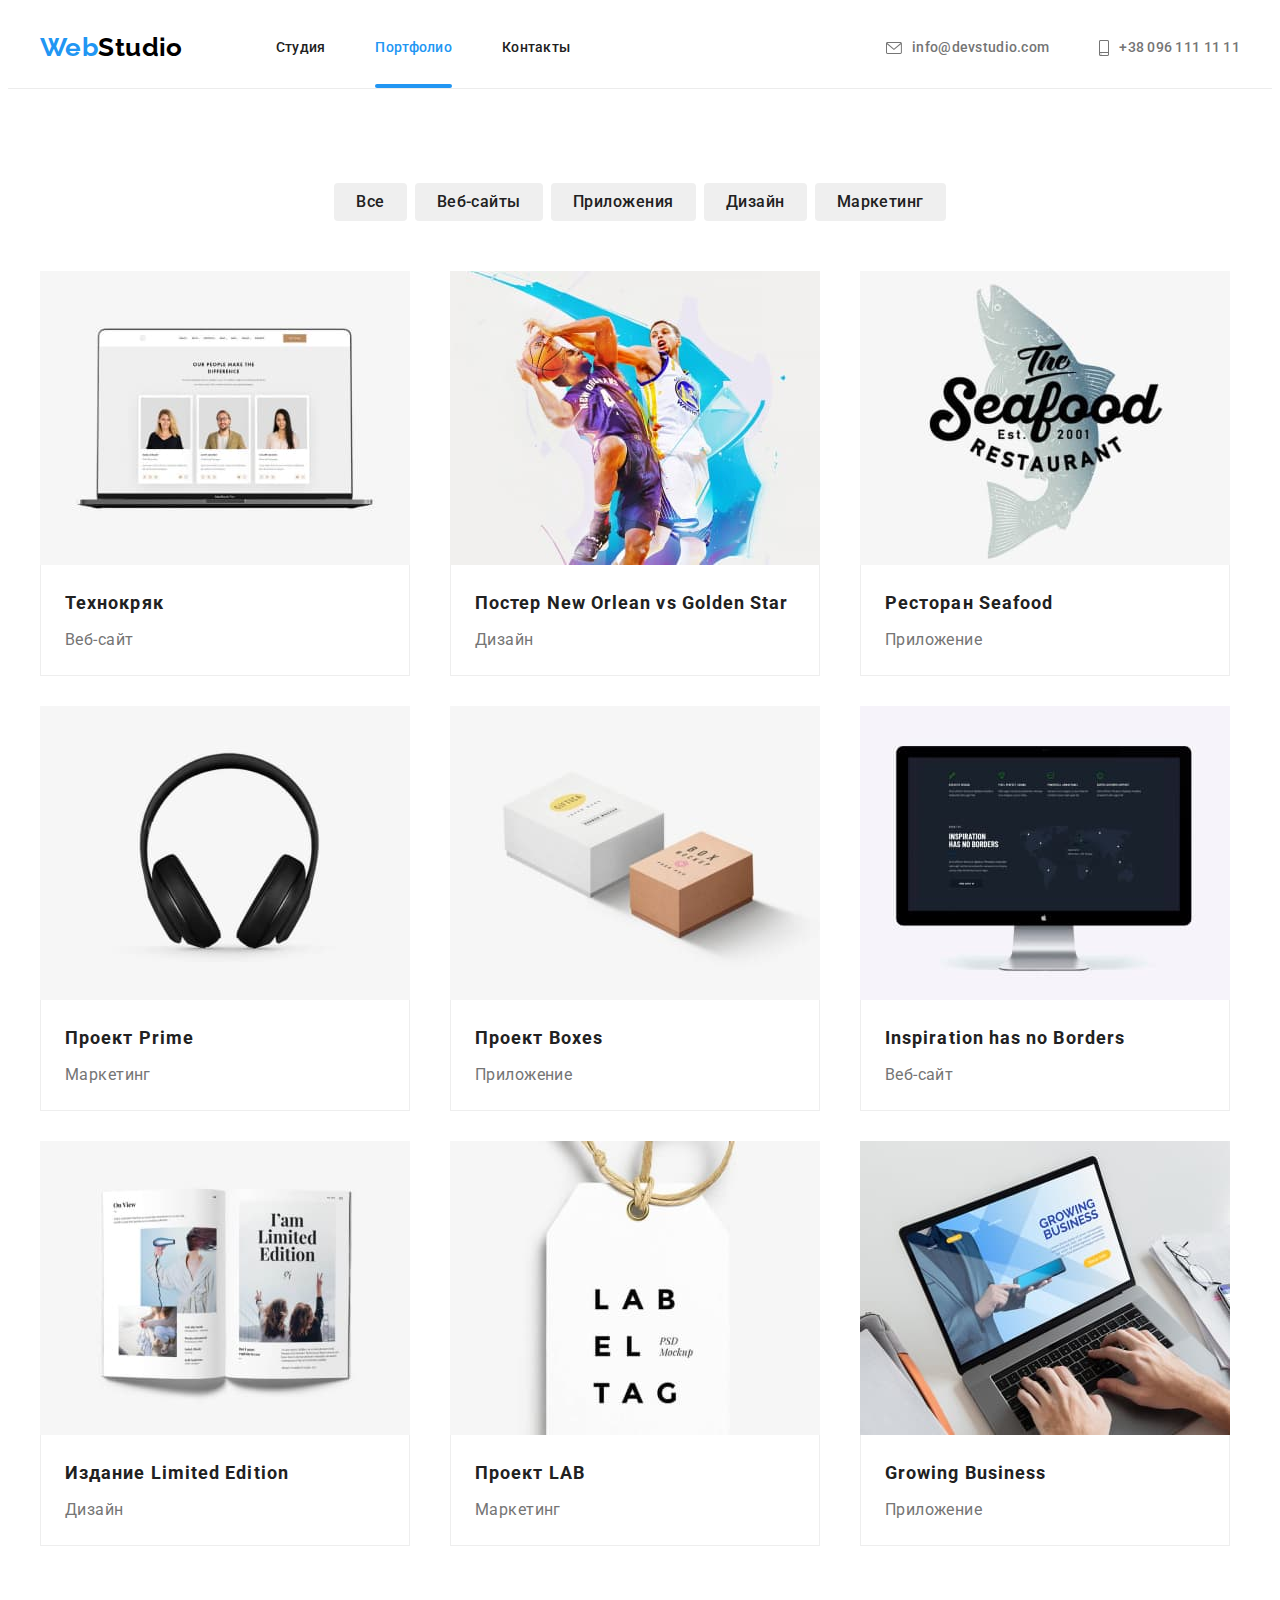
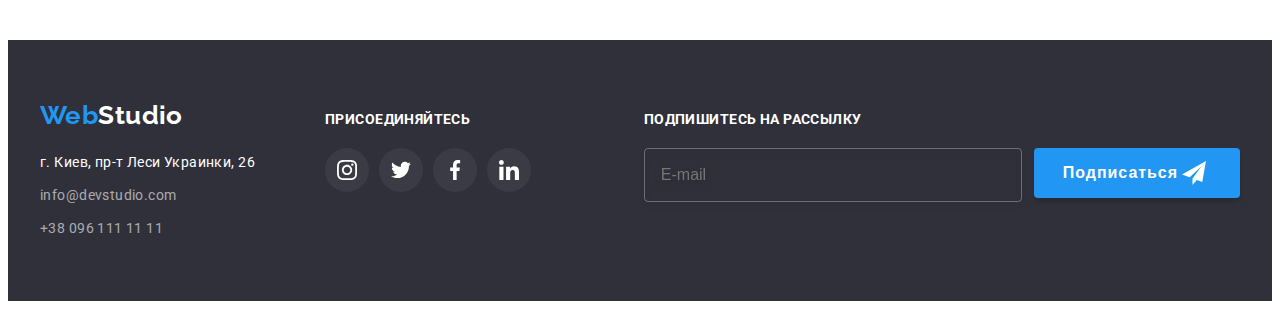
==== portfolio.html @ e359e7ce "Adds initial files" ====
<!DOCTYPE html>
<html lang="ru">
  <head>
    <meta charset="UTF-8" />
    <meta http-equiv="X-UA-Compatible" content="IE=edge" />
    <meta name="viewport" content="width=device-width, initial-scale=1.0" />
    <title lang="en">Portfolio</title>
    <link rel="preconnect" href="https://fonts.googleapis.com" />
    <link rel="preconnect" href="https://fonts.gstatic.com" crossorigin />
    <link
      href="https://fonts.googleapis.com/css2?family=Raleway:wght@700&family=Roboto:wght@400;500;700;900&display=swap"
      rel="stylesheet"
    />
    <link
      rel="stylesheet"
      href="https://cdnjs.cloudflare.com/ajax/libs/modern-normalize/1.1.0/modern-normalize.min.css"
      integrity="sha512-wpPYUAdjBVSE4KJnH1VR1HeZfpl1ub8YT/NKx4PuQ5NmX2tKuGu6U/JRp5y+Y8XG2tV+wKQpNHVUX03MfMFn9Q=="
      crossorigin="anonymous"
      referrerpolicy="no-referrer"
    />
    <link rel="stylesheet" href="./css/styles.css" />
  </head>

  <body>
    <!--Шапка сайта-header-->
    <header class="header">
      <div class="container">
        <nav class="header-nav">
          <a href="./index.html" class="header-logo link"
            >Web<span class="header-logo-color">Studio</span>
          </a>
          <ul class="header-list list">
            <li class="header-list-item">
              <a class="header-link link" href="./index.html">Студия</a>
            </li>
            <li class="header-list-item">
              <a class="header-link link current" href="./portfolio.html"
                >Портфолио</a
              >
            </li>
            <li class="header-list-item">
              <a class="header-link link" href="">Контакты</a>
            </li>
          </ul>
        </nav>
        <ul class="header-contacts list">
          <li class="header-contacts-item">
            <a class="header-mail link" href="mailto:info@devstudio.com">
              <svg class="header-mail-icon" width="16" height="12">
                <use href="./images/icons.svg#icon-envelope"></use>
              </svg>
              info@devstudio.com</a
            >
          </li>
          <li class="header-contacts-item">
            <a class="header-phone link" href="tel:+380961111111">
              <svg class="header-phone-icon" width="10" height="16">
                <use href="./images/icons.svg#icon-smartphone"></use>
              </svg>
              +38 096 111 11 11</a
            >
          </li>
        </ul>
      </div>
    </header>

    <!--Оснавная часть-main section-->
    <main>
      <!--Cекция Portfolio-->
      <section class="portfolio section">
        <div class="container">
          <h1 class="portfolio-title visually-hidden">Наши работы</h1>

          <ul class="portfolio-filter list">
            <li class="portfolio-filter-item">
              <button type="button" class="portfolio-button">Все</button>
            </li>
            <li class="portfolio-filter-item">
              <button type="button" class="portfolio-button">Веб-сайты</button>
            </li>
            <li class="portfolio-filter-item">
              <button type="button" class="portfolio-button">Приложения</button>
            </li>
            <li class="portfolio-filter-item">
              <button type="button" class="portfolio-button">Дизайн</button>
            </li>
            <li class="portfolio-filter-item">
              <button type="button" class="portfolio-button">Маркетинг</button>
            </li>
          </ul>

          <ul class="portfolio-list list">
            <li class="portfolio-item">
              <a class="portfolio-card link" href="">
                <div class="portfolio-thumb">
                  <img src="images/technoquack.jpg" alt="Технокряк" />
                  <p class="portfolio-thumb-text">
                    Ресурс предлагает комплексные предложения с разным уровнем
                    функционала и сервисов. Все это позволит посетителю получить
                    исчерпывающие сведения о компании или частном лице.
                  </p>
                </div>

                <div class="portfolio-content">
                  <h2 class="porfolio-secondary-title">Технокряк</h2>
                  <p class="portfolio-text">Веб-сайт</p>
                </div>
              </a>
            </li>

            <li class="portfolio-item">
              <a class="portfolio-card link" href="">
                <div class="portfolio-thumb">
                  <img
                    src="images/new-orlean-vs-golden-star.jpg"
                    alt="Постер New Orlean vs Golden Star"
                  />
                  <p class="portfolio-thumb-text">
                    Ресурс предлагает комплексные предложения с разным уровнем
                    функционала и сервисов. Все это позволит посетителю получить
                    исчерпывающие сведения о компании или частном лице.
                  </p>
                </div>

                <div class="portfolio-content">
                  <h2 class="porfolio-secondary-title">
                    Постер New Orlean vs Golden Star
                  </h2>
                  <p class="portfolio-text">Дизайн</p>
                </div>
              </a>
            </li>

            <li class="portfolio-item">
              <a class="portfolio-card link" href="">
                <div class="portfolio-thumb">
                  <img
                    src="images/restaurant-seafood.jpg"
                    alt="Ресторан Seafood"
                  />
                  <p class="portfolio-thumb-text">
                    Ресурс предлагает комплексные предложения с разным уровнем
                    функционала и сервисов. Все это позволит посетителю получить
                    исчерпывающие сведения о компании или частном лице.
                  </p>
                </div>

                <div class="portfolio-content">
                  <h2 class="porfolio-secondary-title">Ресторан Seafood</h2>
                  <p class="portfolio-text">Приложение</p>
                </div>
              </a>
            </li>

            <li class="portfolio-item">
              <a class="portfolio-card link" href="">
                <div class="portfolio-thumb">
                  <img src="images/project-prime.jpg" alt="Проект Prime" />
                  <p class="portfolio-thumb-text">
                    Ресурс предлагает комплексные предложения с разным уровнем
                    функционала и сервисов. Все это позволит посетителю получить
                    исчерпывающие сведения о компании или частном лице.
                  </p>
                </div>

                <div class="portfolio-content">
                  <h2 class="porfolio-secondary-title">Проект Prime</h2>
                  <p class="portfolio-text">Маркетинг</p>
                </div>
              </a>
            </li>

            <li class="portfolio-item">
              <a class="portfolio-card link" href="">
                <div class="portfolio-thumb">
                  <img src="images/project-boxes.jpg" alt="Проект Boxes" />
                  <p class="portfolio-thumb-text">
                    Ресурс предлагает комплексные предложения с разным уровнем
                    функционала и сервисов. Все это позволит посетителю получить
                    исчерпывающие сведения о компании или частном лице.
                  </p>
                </div>

                <div class="portfolio-content">
                  <h2 class="porfolio-secondary-title">Проект Boxes</h2>
                  <p class="portfolio-text">Приложение</p>
                </div>
              </a>
            </li>

            <li class="portfolio-item">
              <a class="portfolio-card link" href="">
                <div class="portfolio-thumb">
                  <img
                    src="images/inspiration-has-no-borders.jpg"
                    alt="Inspiration has no Borders"
                  />
                  <p class="portfolio-thumb-text">
                    Ресурс предлагает комплексные предложения с разным уровнем
                    функционала и сервисов. Все это позволит посетителю получить
                    исчерпывающие сведения о компании или частном лице.
                  </p>
                </div>

                <div class="portfolio-content">
                  <h2 class="porfolio-secondary-title">
                    Inspiration has no Borders
                  </h2>
                  <p class="portfolio-text">Веб-сайт</p>
                </div>
              </a>
            </li>

            <li class="portfolio-item">
              <a class="portfolio-card link" href="">
                <div class="portfolio-thumb">
                  <img
                    src="images/limited-edition.jpg"
                    alt="Издание Limited Edition"
                  />
                  <p class="portfolio-thumb-text">
                    Ресурс предлагает комплексные предложения с разным уровнем
                    функционала и сервисов. Все это позволит посетителю получить
                    исчерпывающие сведения о компании или частном лице.
                  </p>
                </div>

                <div class="portfolio-content">
                  <h2 class="porfolio-secondary-title">
                    Издание Limited Edition
                  </h2>
                  <p class="portfolio-text">Дизайн</p>
                </div>
              </a>
            </li>

            <li class="portfolio-item">
              <a class="portfolio-card link" href="">
                <div class="portfolio-thumb">
                  <img src="images/project-lab.jpg" alt="Проект LAB" />
                  <p class="portfolio-thumb-text">
                    Ресурс предлагает комплексные предложения с разным уровнем
                    функционала и сервисов. Все это позволит посетителю получить
                    исчерпывающие сведения о компании или частном лице.
                  </p>
                </div>

                <div class="portfolio-content">
                  <h2 class="porfolio-secondary-title">Проект LAB</h2>
                  <p class="portfolio-text">Маркетинг</p>
                </div>
              </a>
            </li>

            <li class="portfolio-item">
              <a class="portfolio-card link" href="">
                <div class="portfolio-thumb">
                  <img
                    class="portfolio-img"
                    src="images/growing-business.jpg"
                    alt="Growing Business"
                  />
                  <p class="portfolio-thumb-text">
                    Ресурс предлагает комплексные предложения с разным уровнем
                    функционала и сервисов. Все это позволит посетителю получить
                    исчерпывающие сведения о компании или частном лице.
                  </p>
                </div>

                <div class="portfolio-content">
                  <h2 class="porfolio-secondary-title">Growing Business</h2>
                  <p class="portfolio-text">Приложение</p>
                </div>
              </a>
            </li>
          </ul>
        </div>
      </section>
    </main>

    <!--Подвал сайта-Footer-->
    <footer class="footer">
      <div class="container">
        <div class="footer-contacts">
          <h2 class="footer-contacts-title visually-hidden">Контакты</h2>
          <a href="./index.html" class="footer-logo link"
            >Web<span class="footer-logo-color">Studio</span></a
          >
          <address class="footer-address">
            <ul class="footer-list list">
              <li class="footer-item">
                <a
                  class="footer-item-address link"
                  href="https://goo.gl/maps/ScY4iCvfYyfJTP7n7"
                  target="_blank"
                  rel="noreferrer noopener nofollow"
                  >г. Киев, пр-т Леси Украинки, 26</a
                >
              </li>
              <li class="footer-item">
                <a
                  class="footer-item-mail link"
                  href="mailto:info@devstudio.com"
                  >info@devstudio.com</a
                >
              </li>
              <li class="footer-item">
                <a class="footer-item-phone link" href="tel:+380961111111"
                  >+38 096 111 11 11</a
                >
              </li>
            </ul>
          </address>
        </div>
        <div class="footer-join">
          <h2 class="footer-join-title">Присоединяйтесь</h2>
          <ul class="footer-soc-list list">
            <li class="footer-soc-item">
              <a href="" class="footer-soc-link link">
                <svg class="footer-instagram-icon" width="20" height="20">
                  <use href="./images/icons.svg#icon-instagram"></use>
                </svg>
              </a>
            </li>
            <li class="footer-soc-item">
              <a href="" class="footer-soc-link link">
                <svg class="footer-twitter-icon" width="20" height="20">
                  <use href="./images/icons.svg#icon-twitter"></use>
                </svg>
              </a>
            </li>
            <li class="footer-soc-item">
              <a href="" class="footer-soc-link link">
                <svg class="footer-facebook-icon" width="20" height="20">
                  <use href="./images/icons.svg#icon-facebook"></use>
                </svg>
              </a>
            </li>
            <li class="footer-soc-item">
              <a href="" class="footer-soc-link link">
                <svg class="footer-linkedin-icon" width="20" height="20">
                  <use href="./images/icons.svg#icon-linkedin"></use>
                </svg>
              </a>
            </li>
          </ul>
        </div>

        <form class="footer-form-field">
          <p class="footer-form-text">Подпишитесь на рассылку</p>
          <div class="footer-form-wrap">
            <input
              type="email"
              class="footer-form-input"
              name="email"
              id="footer-form-email"
              placeholder="E-mail"
              required
            />
            <div class="footer-button-wrap">
              <button class="footer-form-button" type="submit">
                Подписаться
              </button>
              <svg class="footer-form-icon" width="24" height="24">
                <use href="./images/icons.svg#icon-send"></use>
              </svg>
            </div>
          </div>
        </form>
      </div>
    </footer>
  </body>
</html>
---- css/styles.css ----
:root {
  --main-color: #212121;
  --used-color: #ffffff;
  --used-transparent-color: rgba(255, 255, 255, 0.6);
  --accent-color: #2196f3;
  --dark-accent-color:#188CE8;
  --body-color: #757575;
  --border-color: #eeeeee;
  --icon-color: #afb1b8;
  --footer-bg-color:#2f303a;
  --main-gap: 30px;
  --title-gap: 50px;
  --transition-duration: 250ms;
  --transition-timing-function: cubic-bezier(0.4, 0, 0.2, 1);
}

body {
  font-family: "Roboto", "Raleway", sans-serif;
  letter-spacing: 0.03em;
  font-size: 14px;
  background-color: var(--used-color);
  color: var(--body-color);
}

p,
h1,
h2,
h3,
h4,
h5,
h6 {
  margin: 0;
}

button {
  cursor: pointer;
}

img {
  display: block;
  width: 100%;
  height: auto;
}

.container {
  width: 1200px;
  margin-left: auto;
  margin-right: auto;
  padding-left: 15px;
  padding-right: 15px;
}

.section {
  padding-top: 94px;
  padding-bottom: 94px;
}

.link {
  text-decoration: none;
}

.list {
  list-style: none;
  margin: 0;
  padding-left: 0;
}

.visually-hidden {
  position: absolute;
  white-space: nowrap;
  width: 1px;
  height: 1px;
  overflow: hidden;
  border: 0;
  padding: 0;
  clip: rect(0 0 0 0);
  clip-path: inset(50%);
  margin: -1px;
}

/*------------------------------------------------------------------Шапка сайта-header------------------------------------------------------------------*/

.header {
  border-bottom: 1px solid #ececec;
}

.header .container,
.header-nav,
.header-list,
.header-contacts {
  display: flex;
  align-items: center;
}

.header-contacts {
  margin-left: auto;
}

.header-logo {
  margin-right: 93px;
  padding-top: 24px;
  padding-bottom: 25px;

  font-family: "Raleway", "Roboto", sans-serif;
  font-weight: 700;
  font-size: 26px;
  line-height: 1.19;
  color: var(--accent-color);
}

.header-logo-color {
  color: #000000;
}

.header-list-item:not(:last-child),
.header-contacts-item:not(:last-child) {
  margin-right: 50px;
}

.header-link,
.header-mail,
.header-phone {
  padding-top: 32px;
  padding-bottom: 32px;

  font-weight: 500;
  line-height: 1.14;
  letter-spacing: 0.02em;
}

.header-link {
  position: relative;

  display: block;
  color: var(--main-color);

  transition: color var(--transition-duration) var(--transition-timing-function);
}

.header-link.current::after {
  content: "";
  position: absolute;
  left: 0;
  bottom: 0;

  display: block;
  width: 100%;
  height: 4px;
  background-color: var(--accent-color);
  border-radius: 2px;
}

.current {
  color: var(--accent-color);
}

.header-mail,
.header-phone {
  display: flex;
  justify-content: center;
  align-items: center;
  color: var(--body-color);

  transition: color var(--transition-duration) var(--transition-timing-function), fill var(--transition-duration) var(--transition-timing-function);
}

.header-mail-icon,
.header-phone-icon {
  fill: currentColor;
  margin-right: 10px;
}

.header-link:hover,
.header-mail:hover,
.header-phone:hover,
.header-link:focus,
.header-mail:focus,
.header-phone:focus {
  color: var(--accent-color);
  fill: var(--accent-color);
}

/*------------------------------------------------------------------index.html------------------------------------------------------------------*/
/*--Оснавная часть-main section-->*/

/*------------Cекция Герой-Hero------------*/

.hero {
  padding-top: 200px;
  padding-bottom: 200px;

  height: 600px;
  max-width: 1600px;
  margin-left: auto;
  margin-right: auto;

  background-color: #c4c4c4;
  background-image: linear-gradient(
      to right,
      rgba(47, 48, 58, 0.4),
      rgba(47, 48, 58, 0.4)
    ),
    url(../images/hero.jpg);
  background-repeat: no-repeat;
  background-position: center;
  background-size: cover;
  text-align: center;
}

.hero-title {
  margin-left: auto;
  margin-right: auto;
  margin-bottom: var(--main-gap);
  max-width: 700px;

  font-weight: 900;
  font-size: 44px;
  line-height: 1.36;
  letter-spacing: 0.06em;
  text-transform: uppercase;
  color: var(--used-color);
}

.hero-button {
  margin-left: auto;
  margin-right: auto;
  padding-top: 10px;
  padding-right: 32px;
  padding-bottom: 10px;
  padding-left: 32px;
  min-width: 200px;
  border-radius: 4px;

  font-family: inherit;
  font-weight: 700;
  font-size: 16px;
  line-height: 1.88;
  display: flex;
  align-items: center;
  letter-spacing: 0.06em;
  border-style: none;
  background-color: var(--accent-color);
  color: var(--used-color);
}

/*------------Секция Наши преимущества------------*/

.benefits-list {
  display: flex;
}

.benefits-item {
  width: 270px;
}

.benefits-item:not(:last-child) {
  margin-right: var(--main-gap);
}

.benefits-thumb {
  margin-bottom: var(--main-gap);
  padding: 25px 100px;

  width: 270px;
  background-color: #f5f4fa;
  border-radius: 4px;
}

.benefits-secondary-title {
  margin-bottom: 10px;

  font-size: 14px;
  line-height: 1.14;
  text-transform: uppercase;
  color: var(--main-color);
}

.benefits-text {
  line-height: 1.71;
}

/*------------Секция Чем мы занимаемся------------*/

.speciality {
  padding-top: 0;
}

.speciality-title {
  margin-bottom: var(--title-gap);

  font-size: 36px;
  line-height: 1.17;
  text-align: center;
  color: var(--main-color);
}

.speciality-list {
  display: flex;
}

.speciality-item:not(:last-child) {
  margin-right: var(--main-gap);
}

.speciality-item {
  position: relative;
}
.speciality-img {
  width: 370px;
}

.speciality-text {
  position: absolute;
  display: flex;
  left: 0;
  bottom: 0;
  width: 100%;
  height: 70px;
  align-items: center;
  justify-content: center;

  font-weight: 700;
  line-height: 1.14;
  text-align: center;
  text-transform: uppercase;

  color: var(--used-color);
  
  background-color: rgba(47, 48, 58, 0.8);
}

/*------------Секция Наша команда------------*/

.team {
  background-color: #f5f4fa;
  text-align: center;
}

.team-main-title {
  margin-bottom: var(--title-gap);

  font-size: 36px;
  line-height: 1.17;
  color: var(--main-color);
}

.team-list {
  display: flex;
}

.team-item {
  width: 270px;
  box-shadow: 0px 1px 3px rgba(0, 0, 0, 0.12), 0px 1px 1px rgba(0, 0, 0, 0.14),
    0px 2px 1px rgba(0, 0, 0, 0.2);
  border-radius: 0px 0px 4px 4px;
}

.team-item:not(:last-child) {
  margin-right: var(--main-gap);
}

.team-card {
  padding-top: var(--main-gap);
  padding-bottom: var(--main-gap);
  background-color: var(--used-color);
  border-radius: 0px 0px 4px 4px;
}

.team-text {
  margin-bottom: 16px;

  font-size: 16px;
  line-height: 1.19;
}

.team-secondary-title {
  margin-bottom: 10px;

  font-size: 16px;
  line-height: 1.19;
  font-weight: 500;
  color: var(--main-color);
}

.team-soc-list {
  display: flex;
  justify-content: center;
}

.team-soc-item:not(:last-child) {
  margin-right: 10px;
}

.team-soc-link {
  display: flex;
  width: 44px;
  height: 44px;
  background-color: var(--used-color);
  border-radius: 50%;
  justify-content: center;
  align-items: center;
  color: var(--icon-color);

  transition: color var(--transition-duration) var(--transition-timing-function), background-color var(--transition-duration) var(--transition-timing-function);
}

.team-instagram-icon,
.team-twitter-icon,
.team-facebook-icon,
.team-linkedin-icon {
  fill: currentColor;
}

.team-soc-link:hover,
.team-soc-link:focus {
  background-color: var(--accent-color);
  color: var(--used-color);
}

/*------------Секция Постоянные клиенты------------*/

.clients-title {
  margin-bottom: var(--title-gap);

  font-size: 36px;
  line-height: 1.17;
  color: var(--main-color);
  text-align: center;
}

.clients-list {
  display: flex;
  justify-content: center;
}

.clients-item:not(:last-child) {
  margin-right: var(--main-gap);
}

.clients-link {
  display: block;
  width: 170px;
  height: 92px;
  border: 1px solid var(--icon-color);
  border-radius: 4px;
  justify-content: center;
  align-items: center;
  padding: 16px 32px;
  color: var(--icon-color);

  transition: color var(--transition-duration) var(--transition-timing-function), border-color var(--transition-duration) var(--transition-timing-function);
}

.clients-icon {
  fill: currentColor;
}

.clients-link:hover,
.clients-link:focus {
  border-color: var(--accent-color);
  color: var(--accent-color);
}

/*------------------------------------------------------------------portfolio.html------------------------------------------------------------------*/
/*--Оснавная часть-main section-->*/

/*------------Cекция Portfolio------------*/

.portfolio-filter {
  display: flex;
  margin-bottom: var(--title-gap);
  justify-content: center;
}

.portfolio-button {
  padding-top: 6px;
  padding-right: 22px;
  padding-bottom: 6px;
  padding-left: 22px;
  align-items: center;
  border-radius: 4px;

  font-family: inherit;
  font-weight: 500;
  font-size: 16px;
  line-height: 1.63;
  text-align: center;
  letter-spacing: 0.03em;
  border-style: none;
  color: var(--main-color);

  transition: color var(--transition-duration) var(--transition-timing-function), background-color var(--transition-duration) var(--transition-timing-function), box-shadow var(--transition-duration) var(--transition-timing-function);
}

.portfolio-filter-item:not(:last-child) {
  margin-right: 8px;
}

.portfolio-button:hover,
.portfolio-button:focus {
  color: var(--used-color);
  background-color: var(--accent-color);
  box-shadow: 0px 3px 1px rgba(0, 0, 0, 0.1), 0px 1px 2px rgba(0, 0, 0, 0.08),
    0px 2px 2px rgba(0, 0, 0, 0.12);
}

.portfolio-list {
  display: flex;
  flex-wrap: wrap;
  margin-right: calc(-1 * var(--main-gap));
  margin-bottom: calc(-1 * var(--main-gap));
}

.portfolio-item {
  flex-basis: calc(100% / 3 - 30px);
  margin-right: var(--main-gap);
  margin-bottom: var(--main-gap);
}

.portfolio-content {
  padding: 20px 24px;
  background-color: var(--used-color);
  border-left: 1px solid var(--border-color);
  border-right: 1px solid var(--border-color);
  border-bottom: 1px solid var(--border-color);
}

.portfolio-card {
  max-width: 370px;
  display: block;

  transition: box-shadow var(--transition-duration) var(--transition-timing-function);
}

.portfolio-card:hover,
.portfolio-card:focus {
  box-shadow: 0px 1px 1px rgba(0, 0, 0, 0.12), 0px 4px 4px rgba(0, 0, 0, 0.06),
    1px 4px 6px rgba(0, 0, 0, 0.16);
}

.portfolio-thumb {
  position: relative;
  overflow: hidden;
}

.portfolio-thumb-text {
  position: absolute;
  top: 0;
  background-color: rgba(33, 150, 243, 0.9);

  font-size: 18px;
  line-height: 1.56;
  color: var(--used-color);

  padding: 63px 24px;
  height: 100%;
  width: 100%;

  transform: translateY(100%);
  transition: transform 250ms cubic-bezier(0.4, 0, 0.2, 1);

  overflow: auto;
}

.portfolio-card:hover .portfolio-thumb-text {
  transform: translateY(0%);
}

.porfolio-secondary-title {
  margin-bottom: 4px;

  font-size: 18px;
  line-height: 2;
  letter-spacing: 0.06em;
  color: var(--main-color);
}

.portfolio-text {
  font-size: 16px;
  line-height: 1.88;
  color: var(--body-color);
}

/*------------------------------------------------------------------Подвал сайта-Footer------------------------------------------------------------------*/

.footer {
  background-color: var(--footer-bg-color);
}

.footer .container {
  padding-top: 60px;
  padding-bottom: 60px;
  display: flex;
  align-items: baseline;
}

.footer-logo {
  display: inline-block;
  margin-bottom: 20px;

  font-family: "Raleway", sans-serif;
  font-weight: 700;
  font-size: 26px;
  line-height: 1.19;
  color: var(--accent-color);
}

.footer-logo-color {
  color: var(--used-color);
}

.footer-item:not(:last-child) {
  margin-bottom: 9px;
}

.footer-item-address,
.footer-item-mail,
.footer-item-phone {
  font-weight: 400;
  font-style: normal;
  line-height: 1.71;
}

.footer-item-address {
  color: var(--used-color);
}

.footer-item-mail,
.footer-item-phone {
  color: var(--used-transparent-color);

  transition: color var(--transition-duration) var(--transition-timing-function);
}

.footer-item-mail:hover,
.footer-item-phone:hover,
.footer-item-mail:focus,
.footer-item-phone:focus {
  color: var(--used-color);
}

.footer-join {
  margin-left: 70px;
}

.footer-join-title {
  margin-bottom: 20px;

  font-size: 14px;
  line-height: 1.14;
  text-transform: uppercase;
  color: var(--used-color);
}

.footer-soc-list {
  display: flex;
  justify-content: center;
}

.footer-soc-item:not(:last-child) {
  margin-right: 10px;
}

.footer-soc-link {
  display: flex;
  width: 44px;
  height: 44px;
  background-color: rgba(255, 255, 255, 0.055);
  border-radius: 50%;
  justify-content: center;
  align-items: center;
  color: var(--used-color);

  transition: color var(--transition-duration) var(--transition-timing-function), background-color var(--transition-duration) var(--transition-timing-function);
}

.footer-instagram-icon,
.footer-twitter-icon,
.footer-facebook-icon,
.footer-linkedin-icon {
  fill: currentColor;
}

.footer-soc-link:hover,
.footer-soc-link:focus {
  color: var(--used-color);
  background-color: var(--accent-color);
}

/*------------Форма в Footer------------*/

.footer-form-field{
 margin-left: auto;
}

.footer-form-text {
  margin-bottom: 20px;

  font-weight: 700;
  font-size: 14px;
  line-height: 1.14;
  text-transform: uppercase;
  color: var(--used-color);
}

.footer-form-wrap {
  display: flex;
}

.footer-form-input {
  padding-left: 16px;
  margin-right: 12px;
  width: 358px;
  height: 50px;

  background-color:transparent;
  border: 1px solid rgba(255, 255, 255, 0.3);
  filter: drop-shadow(0px 4px 4px rgba(0, 0, 0, 0.15));
  border-radius: 4px;
  outline: none;

  font-size: 16px;
  line-height: 1.25;
  color: rgba(255, 255, 255, 0.6);

  transition: border var(--transition-duration) var(--transition-timing-function);
}

.footer-form-input:hover,
.footer-form-input:focus{
  border: 1px solid rgba(33, 149, 243, 0.5);
}

.footer-form-button {
  padding-top: 10px;
  padding-right: 62px;
  padding-bottom: 10px;
  padding-left: 29px;
  margin: 0 auto;
  
  border-radius: 4px;
  border-style: none;
  background-color: var(--accent-color);
  box-shadow: 0px 4px 4px rgba(0, 0, 0, 0.15);

  font-weight: 700;
  font-size: 16px;
  line-height: 1.88;
  letter-spacing: 0.06em;
  display: flex;
  align-items: center;
  text-align: center;
  justify-content: center;

  color: var(--used-color);

  transition: background-color var(--transition-duration) var(--transition-timing-function);
}

.footer-form-button:hover,
.footer-form-button:focus {
  background-color: var(--dark-accent-color);
}

.footer-button-wrap {
  position: relative;
  cursor: pointer;
}

.footer-form-icon {
  position: absolute;
  left: 148px;
  top: 13px;
  fill: var(--used-color);
}

/*------------------------------------------------------------------Модальное окно------------------------------------------------------------------*/

.backdrop {
  position: fixed;
  top: 0;
  opacity: 1;
  width: 100%;
  height: 100%;
  background-color: rgba(0, 0, 0, 0.2);

  transition: opacity var(--transition-duration) var(--transition-timing-function), visibility var(--transition-duration) var(--transition-timing-function);
}

.backdrop.is-hidden .modal {
  transform: rotate(90deg);
}

.modal {
  position: absolute;
  top: 50%;
  left: 50%;
  width: 528px;
  min-height: 581px;

  padding: 40px;

  background-color: var(--used-color);
  box-shadow: 0px 1px 3px rgba(0, 0, 0, 0.12), 0px 1px 1px rgba(0, 0, 0, 0.14),
    0px 2px 1px rgba(0, 0, 0, 0.2);
  border-radius: 4px;

  transition: transform 500ms cubic-bezier(0.09, 0.62, 0.73, 1);
  transform: translate(-50%, -50%) rotate(0deg);
}

.modal-button-close {
  position: absolute;
  top: 8px;
  right: 8px;
  width: 30px;
  height: 30px;

  background-color: var(--used-color);
  border-radius: 50%;
  border: 1px solid rgba(0, 0, 0, 0.1);
  display: flex;
  align-items: center;

  transition: fill var(--transition-duration) var(--transition-timing-function);
}

.modal-button-close:hover,
.modal-button-close:focus {
  fill: var(--accent-color);
}

.is-hidden {
  opacity: 0;
  pointer-events: none;
  visibility: hidden;
}

.modal-title {
  margin-bottom: 12px;

  font-weight: 700;
  font-size: 20px;
  line-height: 1.15;
  text-align: center;
  letter-spacing: 0.03em;

  color: var(--main-color);
}

/*------------Форма в модальном окне------------*/

.modal-field {
  margin-bottom: 10px;
}

.modal-input {
  padding-left: 32px;

  width: 100%;
  height: 40px;
  border: 1px solid rgba(33, 33, 33, 0.2);
  border-radius: 4px;
  outline: none;
  transition: border-color var(--transition-duration) var(--transition-timing-function);
}

.modal-input:hover,
.modal-input:focus,
.modal-text:hover,
.modal-text:focus {
  border-color: var(--accent-color);
}

.modal-input:hover + .input-icon,
.modal-input:focus + .input-icon {
  fill: var(--accent-color);
}

.modal-label {
  display: block;
  margin-bottom: 4px;
  font-size: 12px;
  line-height: 1.67;
  letter-spacing: 0.01em;

  color: var(--body-color);
}

.modal-textarea-field {
  margin-bottom: 20px;
}

.modal-text {
  padding: 12px 16px;

  width: 100%;
  height: 120px;
  border: 1px solid rgba(33, 33, 33, 0.2);
  border-radius: 4px;
  resize: none;
  outline: none;

  transition: border-color var(--transition-duration) var(--transition-timing-function);
}

.modal-text::placeholder {
  font-size: 14px;
  line-height: 1.67;
  letter-spacing: 0.01em;

  color: rgba(117, 117, 117, 0.5);
  transition: color var(--transition-duration) var(--transition-timing-function);
}

.modal-text:hover::placeholder,
.modal-text:focus::placeholder {
  color: rgba(33, 149, 243, 0.5);
}

.input-wrap {
  position: relative;
}

.input-icon {
  position: absolute;
  left: 12px;
  top: 50%;

  transform: translateY(-50%);
  transition: fill var(--transition-duration) var(--transition-timing-function);
}

.modal-checkbox-field {
  margin-bottom: 30px;
}

.label-checkbox {
  line-height: 1.71px;

  color: var(--body-color);
  display: flex;
  align-items: center;
}

.checkbox-link {
  color: var(--accent-color);
}

.checkbox-icon-wrap {
  width: 16px;
  height: 15px;
  border: 2px solid var(--main-color);
  border-radius: 3px;
  margin-right: 8px;
  display: flex;
  align-items: center;
  justify-content: center;

  transition: background-color var(--transition-duration) var(--transition-timing-function);
}

.label-checkbox:hover .checkbox-icon-wrap {
  border: 2px solid var(--accent-color);
}

.modal-checkbox:focus +.label-checkbox .checkbox-icon-wrap {
  border: 2px solid var(--accent-color);
}

.checkbox-icon {
  fill: transparent;
  transition: fill var(--transition-duration) var(--transition-timing-function);
}


.modal-checkbox:checked + .label-checkbox .checkbox-icon-wrap {
  background-color: var(--accent-color);
  border: none;
}

.modal-checkbox:checked + .label-checkbox .checkbox-icon {
  fill: var(--used-color);
}

.modal-button-submit {
  padding-top: 10px;
  padding-right: 55px;
  padding-bottom: 10px;
  padding-left: 56px;
  margin: 0 auto;
  

  border-radius: 4px;
  border-style: none;
  background-color: var(--accent-color);
  box-shadow: 0px 4px 4px rgba(0, 0, 0, 0.15);
  font-weight: 700;
  font-size: 16px;
  line-height: 1.88;
  letter-spacing: 0.06em;
  display: flex;
  align-items: center;
  text-align: center;
  justify-content: center;

  color: var(--used-color);

  transition: background-color var(--transition-duration) var(--transition-timing-function);
}

.modal-button-submit:hover,
.portfolio-button:focus {
  background-color: var(--dark-accent-color);
}


/* Второй вариант для checkbox:

.label-checkbox::before {
  content: "";
  width: 16px;
  height: 15px;
  border: 2px solid var(--main-color);
  border-radius: 3px;
  margin-right: 8px;
  transition: background-color var(--transition-duration)
    var(--transition-timing-function);
}

.modal-checkbox:checked + .label-checkbox::before {
  background-color: var(--accent-color);
  border: none;
  background-image: url(../images/check.svg);
  background-repeat: no-repeat;
  background-position: center;
}
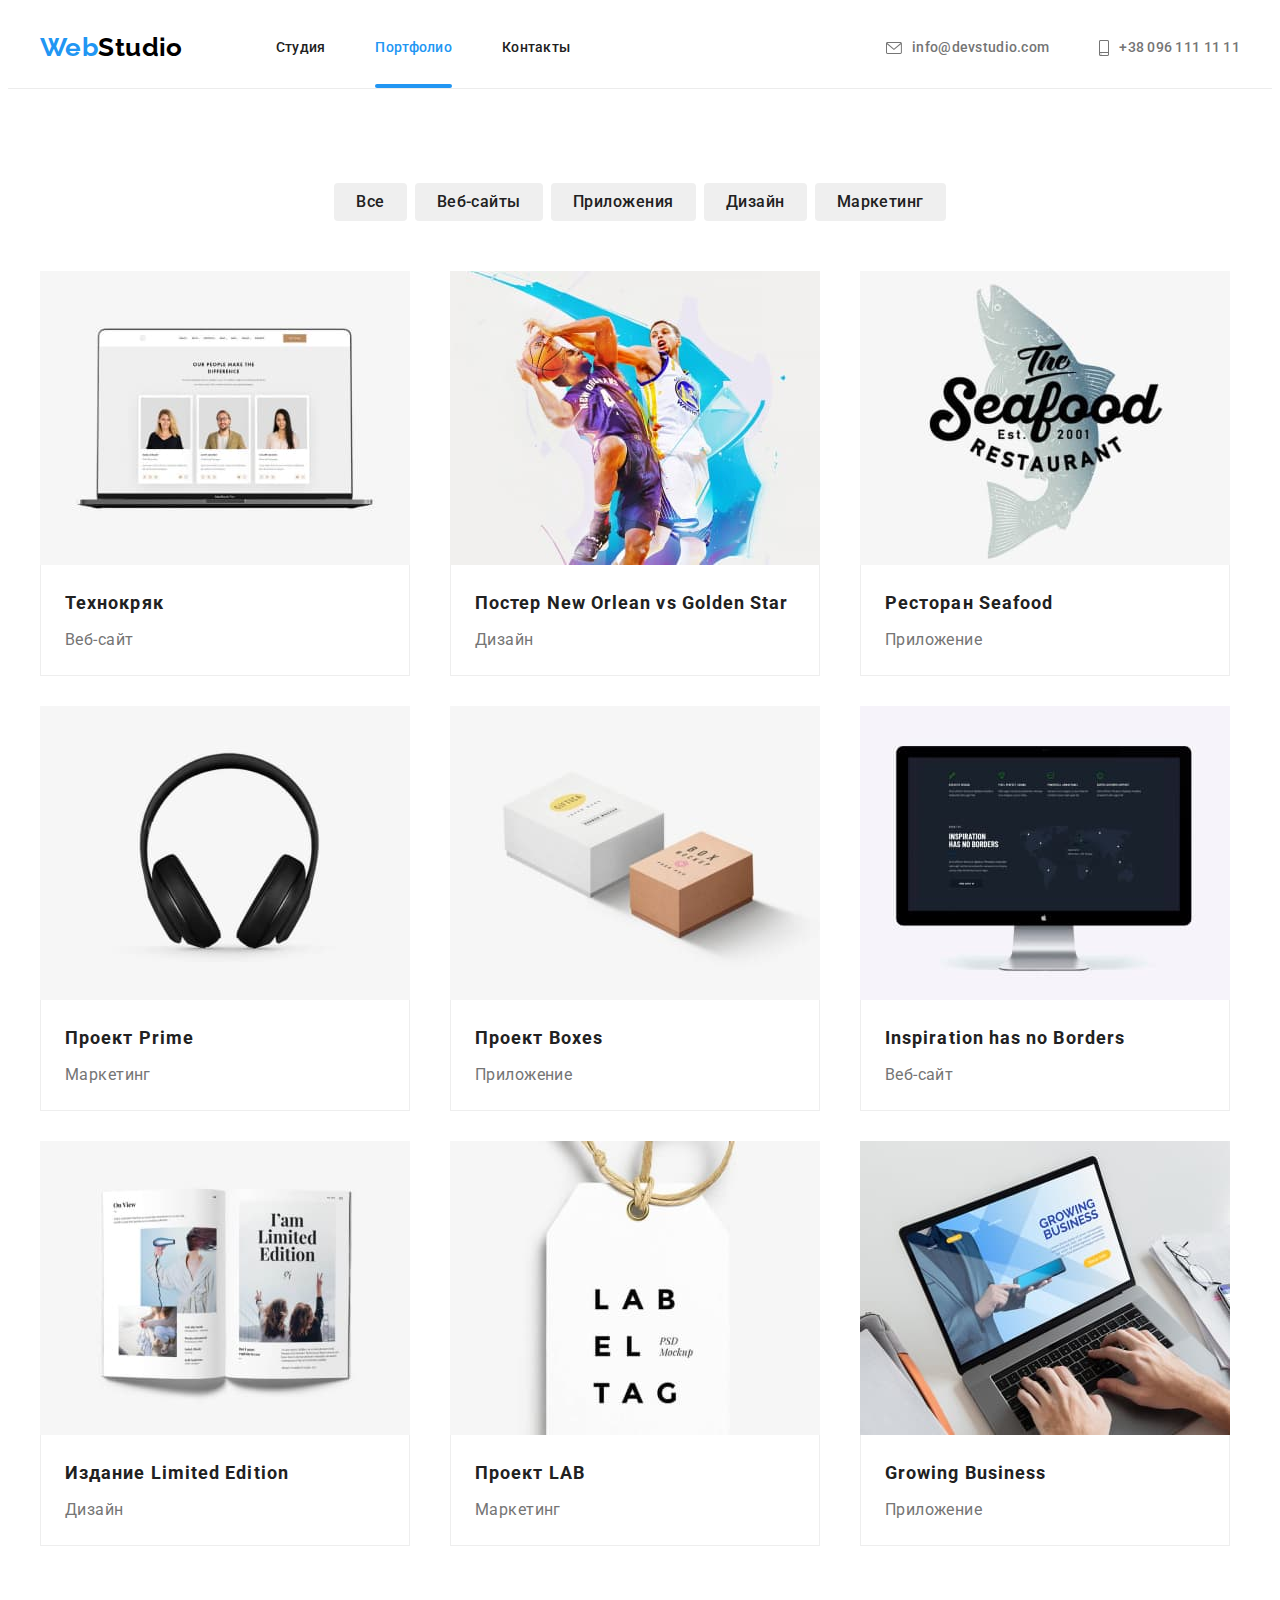
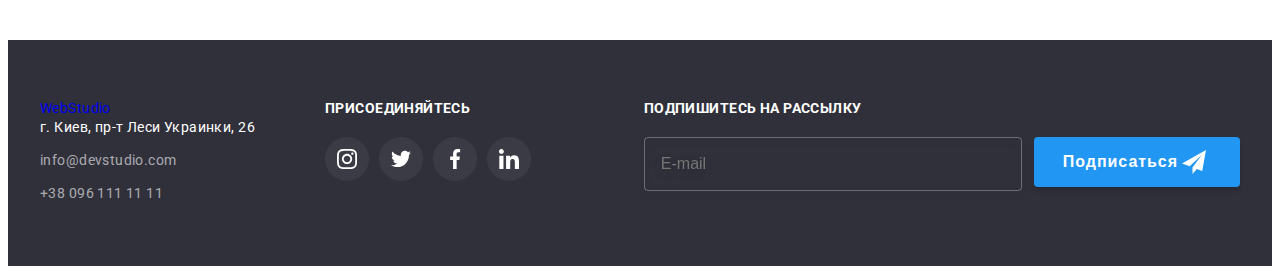
==== commit 4f67ab30: "Header refactoring with BEM" ====
--- a/portfolio.html
+++ b/portfolio.html
@@ -24,37 +24,40 @@
   <body>
     <!--Шапка сайта-header-->
     <header class="header">
-      <div class="container">
-        <nav class="header-nav">
-          <a href="./index.html" class="header-logo link"
-            >Web<span class="header-logo-color">Studio</span>
+      <div class="container header__container">
+        <nav class="nav">
+          <a href="./index.html" class="logo header__logo link"
+            >Web<span class="header__logo--color">Studio</span>
           </a>
           <ul class="header-list list">
-            <li class="header-list-item">
-              <a class="header-link link" href="./index.html">Студия</a>
-            </li>
-            <li class="header-list-item">
-              <a class="header-link link current" href="./portfolio.html"
+            <li class="header-list__item">
+              <a class="header-list__link link" href="./index.html">Студия</a>
+            </li>
+            <li class="header-list__item">
+              <a class="header-list__link link current" href="./portfolio.html"
                 >Портфолио</a
               >
             </li>
-            <li class="header-list-item">
-              <a class="header-link link" href="">Контакты</a>
+            <li class="header-list__item">
+              <a class="header-list__link link" href="">Контакты</a>
             </li>
           </ul>
         </nav>
         <ul class="header-contacts list">
-          <li class="header-contacts-item">
-            <a class="header-mail link" href="mailto:info@devstudio.com">
-              <svg class="header-mail-icon" width="16" height="12">
+          <li class="header-contacts__item">
+            <a
+              class="header-contacts__link link"
+              href="mailto:info@devstudio.com"
+            >
+              <svg class="header-contacts__icon" width="16" height="12">
                 <use href="./images/icons.svg#icon-envelope"></use>
               </svg>
-              info@devstudio.com</a
-            >
+              info@devstudio.com
+            </a>
           </li>
-          <li class="header-contacts-item">
-            <a class="header-phone link" href="tel:+380961111111">
-              <svg class="header-phone-icon" width="10" height="16">
+          <li class="header-contacts__item">
+            <a class="header-contacts__link link" href="tel:+380961111111">
+              <svg class="header-contacts__icon" width="10" height="16">
                 <use href="./images/icons.svg#icon-smartphone"></use>
               </svg>
               +38 096 111 11 11</a
--- a/css/styles.css
+++ b/css/styles.css
@@ -65,6 +65,14 @@
   padding-left: 0;
 }
 
+.logo {
+  font-family: "Raleway", "Roboto", sans-serif;
+  font-weight: 700;
+  font-size: 26px;
+  line-height: 1.19;
+  color: var(--accent-color);
+}
+
 .visually-hidden {
   position: absolute;
   white-space: nowrap;
@@ -84,8 +92,8 @@
   border-bottom: 1px solid #ececec;
 }
 
-.header .container,
-.header-nav,
+.header__container,
+.nav,
 .header-list,
 .header-contacts {
   display: flex;
@@ -96,30 +104,23 @@
   margin-left: auto;
 }
 
-.header-logo {
+.header__logo {
   margin-right: 93px;
   padding-top: 24px;
   padding-bottom: 25px;
-
-  font-family: "Raleway", "Roboto", sans-serif;
-  font-weight: 700;
-  font-size: 26px;
-  line-height: 1.19;
-  color: var(--accent-color);
-}
-
-.header-logo-color {
+}
+
+.header__logo--color {
   color: #000000;
 }
 
-.header-list-item:not(:last-child),
-.header-contacts-item:not(:last-child) {
+.header-list__item:not(:last-child),
+.header-contacts__item:not(:last-child) {
   margin-right: 50px;
 }
 
-.header-link,
-.header-mail,
-.header-phone {
+.header-list__link,
+.header-contacts__link {
   padding-top: 32px;
   padding-bottom: 32px;
 
@@ -128,16 +129,19 @@
   letter-spacing: 0.02em;
 }
 
-.header-link {
+.header-list__link {
   position: relative;
-
   display: block;
   color: var(--main-color);
 
   transition: color var(--transition-duration) var(--transition-timing-function);
 }
 
-.header-link.current::after {
+.current {
+  color: var(--accent-color);
+}
+
+.current::after {
   content: "";
   position: absolute;
   left: 0;
@@ -150,12 +154,7 @@
   border-radius: 2px;
 }
 
-.current {
-  color: var(--accent-color);
-}
-
-.header-mail,
-.header-phone {
+.header-contacts__link {
   display: flex;
   justify-content: center;
   align-items: center;
@@ -164,18 +163,15 @@
   transition: color var(--transition-duration) var(--transition-timing-function), fill var(--transition-duration) var(--transition-timing-function);
 }
 
-.header-mail-icon,
-.header-phone-icon {
+.header-contacts__icon {
   fill: currentColor;
   margin-right: 10px;
 }
 
-.header-link:hover,
-.header-mail:hover,
-.header-phone:hover,
-.header-link:focus,
-.header-mail:focus,
-.header-phone:focus {
+.header-list__link:hover,
+.header-contacts__link:hover,
+.header-list__link:focus,
+.header-contacts__link:focus {
   color: var(--accent-color);
   fill: var(--accent-color);
 }
@@ -594,18 +590,12 @@
   align-items: baseline;
 }
 
-.footer-logo {
+.footer__logo {
   display: inline-block;
   margin-bottom: 20px;
-
-  font-family: "Raleway", sans-serif;
-  font-weight: 700;
-  font-size: 26px;
-  line-height: 1.19;
-  color: var(--accent-color);
-}
-
-.footer-logo-color {
+}
+
+.footer__logo--color {
   color: var(--used-color);
 }
 
@@ -689,8 +679,8 @@
 
 /*------------Форма в Footer------------*/
 
-.footer-form-field{
- margin-left: auto;
+.footer-form-field {
+  margin-left: auto;
 }
 
 .footer-form-text {
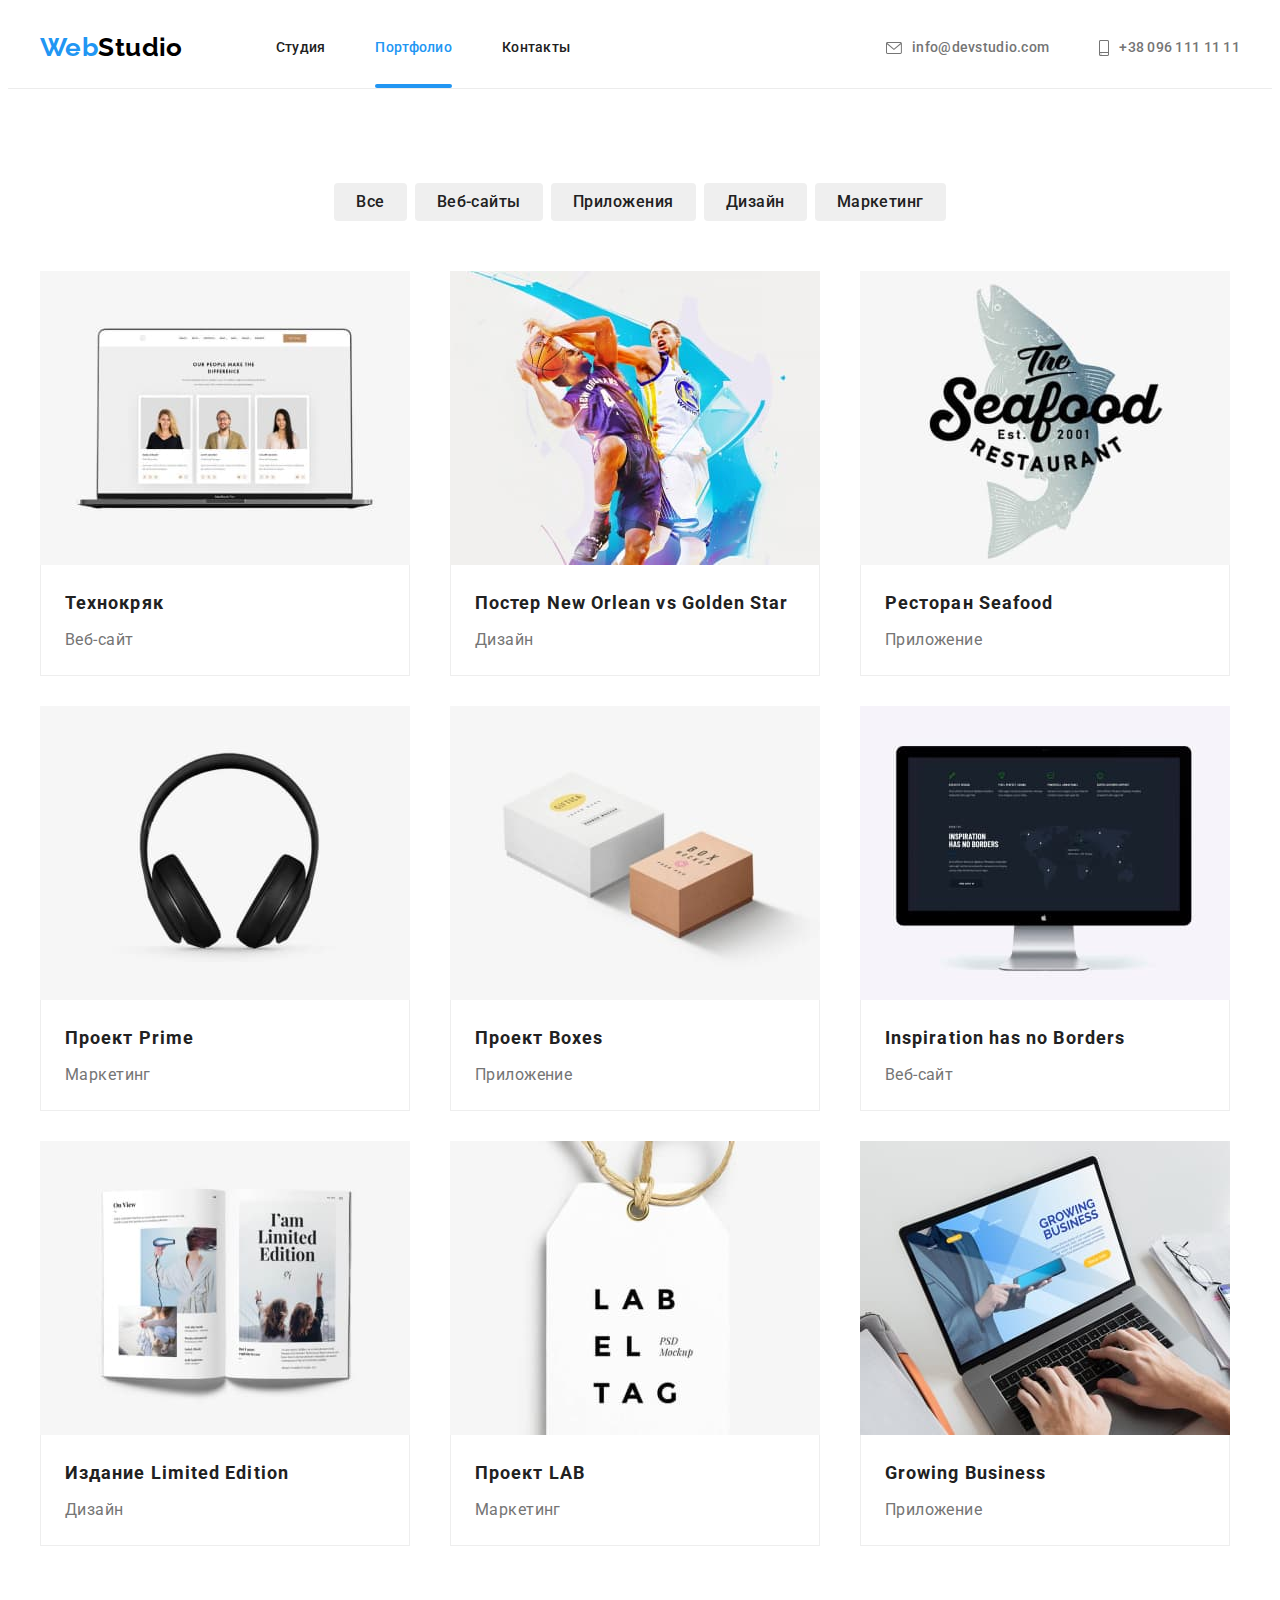
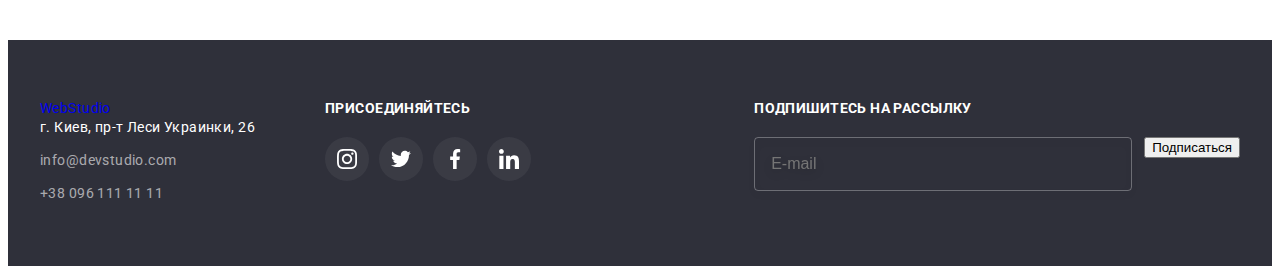
==== commit 05b964d8: "Hero refactoring with BEM" ====
--- a/portfolio.html
+++ b/portfolio.html
@@ -76,19 +76,29 @@
 
           <ul class="portfolio-filter list">
             <li class="portfolio-filter-item">
-              <button type="button" class="portfolio-button">Все</button>
-            </li>
-            <li class="portfolio-filter-item">
-              <button type="button" class="portfolio-button">Веб-сайты</button>
-            </li>
-            <li class="portfolio-filter-item">
-              <button type="button" class="portfolio-button">Приложения</button>
-            </li>
-            <li class="portfolio-filter-item">
-              <button type="button" class="portfolio-button">Дизайн</button>
-            </li>
-            <li class="portfolio-filter-item">
-              <button type="button" class="portfolio-button">Маркетинг</button>
+              <button type="button" class="button portfolio__button">
+                Все
+              </button>
+            </li>
+            <li class="portfolio-filter-item">
+              <button type="button" class="button portfolio__button">
+                Веб-сайты
+              </button>
+            </li>
+            <li class="portfolio-filter-item">
+              <button type="button" class="button portfolio__button">
+                Приложения
+              </button>
+            </li>
+            <li class="portfolio-filter-item">
+              <button type="button" class="button portfolio__button">
+                Дизайн
+              </button>
+            </li>
+            <li class="portfolio-filter-item">
+              <button type="button" class="button portfolio__button">
+                Маркетинг
+              </button>
             </li>
           </ul>
 
--- a/css/styles.css
+++ b/css/styles.css
@@ -32,14 +32,26 @@
   margin: 0;
 }
 
-button {
-  cursor: pointer;
-}
-
 img {
   display: block;
   width: 100%;
   height: auto;
+}
+
+.button {
+  display: flex;
+
+  font-family: inherit;
+  font-weight: 700;
+  font-size: 16px;
+  line-height: 1.88;
+  letter-spacing: 0.06em;
+  border-radius: 4px;
+  border-style: none;
+  text-align: center;
+  align-items: center;
+  justify-content: center;
+  cursor: pointer;
 }
 
 .container {
@@ -203,7 +215,7 @@
   text-align: center;
 }
 
-.hero-title {
+.hero__title {
   margin-left: auto;
   margin-right: auto;
   margin-bottom: var(--main-gap);
@@ -217,24 +229,11 @@
   color: var(--used-color);
 }
 
-.hero-button {
-  margin-left: auto;
-  margin-right: auto;
-  padding-top: 10px;
-  padding-right: 32px;
-  padding-bottom: 10px;
-  padding-left: 32px;
+.hero__button {
+  margin: 0 auto;
   min-width: 200px;
-  border-radius: 4px;
-
-  font-family: inherit;
-  font-weight: 700;
-  font-size: 16px;
-  line-height: 1.88;
-  display: flex;
-  align-items: center;
-  letter-spacing: 0.06em;
-  border-style: none;
+  min-height: 50px;
+  
   background-color: var(--accent-color);
   color: var(--used-color);
 }
@@ -468,21 +467,13 @@
   justify-content: center;
 }
 
-.portfolio-button {
-  padding-top: 6px;
-  padding-right: 22px;
-  padding-bottom: 6px;
-  padding-left: 22px;
-  align-items: center;
-  border-radius: 4px;
-
-  font-family: inherit;
+.portfolio__button {
+  padding: 0 22px;
+  min-height: 38px;
+
   font-weight: 500;
-  font-size: 16px;
   line-height: 1.63;
-  text-align: center;
   letter-spacing: 0.03em;
-  border-style: none;
   color: var(--main-color);
 
   transition: color var(--transition-duration) var(--transition-timing-function), background-color var(--transition-duration) var(--transition-timing-function), box-shadow var(--transition-duration) var(--transition-timing-function);
@@ -492,8 +483,8 @@
   margin-right: 8px;
 }
 
-.portfolio-button:hover,
-.portfolio-button:focus {
+.portfolio__button:hover,
+.portfolio__button:focus {
   color: var(--used-color);
   background-color: var(--accent-color);
   box-shadow: 0px 3px 1px rgba(0, 0, 0, 0.1), 0px 1px 2px rgba(0, 0, 0, 0.08),
@@ -721,34 +712,21 @@
   border: 1px solid rgba(33, 149, 243, 0.5);
 }
 
-.footer-form-button {
-  padding-top: 10px;
+.footer-form__button {
+  margin: 0 auto;
+  min-height: 50px;
   padding-right: 62px;
-  padding-bottom: 10px;
   padding-left: 29px;
-  margin: 0 auto;
   
-  border-radius: 4px;
-  border-style: none;
   background-color: var(--accent-color);
   box-shadow: 0px 4px 4px rgba(0, 0, 0, 0.15);
-
-  font-weight: 700;
-  font-size: 16px;
-  line-height: 1.88;
-  letter-spacing: 0.06em;
-  display: flex;
-  align-items: center;
-  text-align: center;
-  justify-content: center;
-
   color: var(--used-color);
 
   transition: background-color var(--transition-duration) var(--transition-timing-function);
 }
 
-.footer-form-button:hover,
-.footer-form-button:focus {
+.footer-form__button:hover,
+.footer-form__button:focus {
   background-color: var(--dark-accent-color);
 }
 
@@ -974,26 +952,12 @@
 }
 
 .modal-button-submit {
-  padding-top: 10px;
-  padding-right: 55px;
-  padding-bottom: 10px;
-  padding-left: 56px;
   margin: 0 auto;
-  
-
-  border-radius: 4px;
-  border-style: none;
+  min-height: 50px;
+  min-width: 200px;
+ 
   background-color: var(--accent-color);
   box-shadow: 0px 4px 4px rgba(0, 0, 0, 0.15);
-  font-weight: 700;
-  font-size: 16px;
-  line-height: 1.88;
-  letter-spacing: 0.06em;
-  display: flex;
-  align-items: center;
-  text-align: center;
-  justify-content: center;
-
   color: var(--used-color);
 
   transition: background-color var(--transition-duration) var(--transition-timing-function);
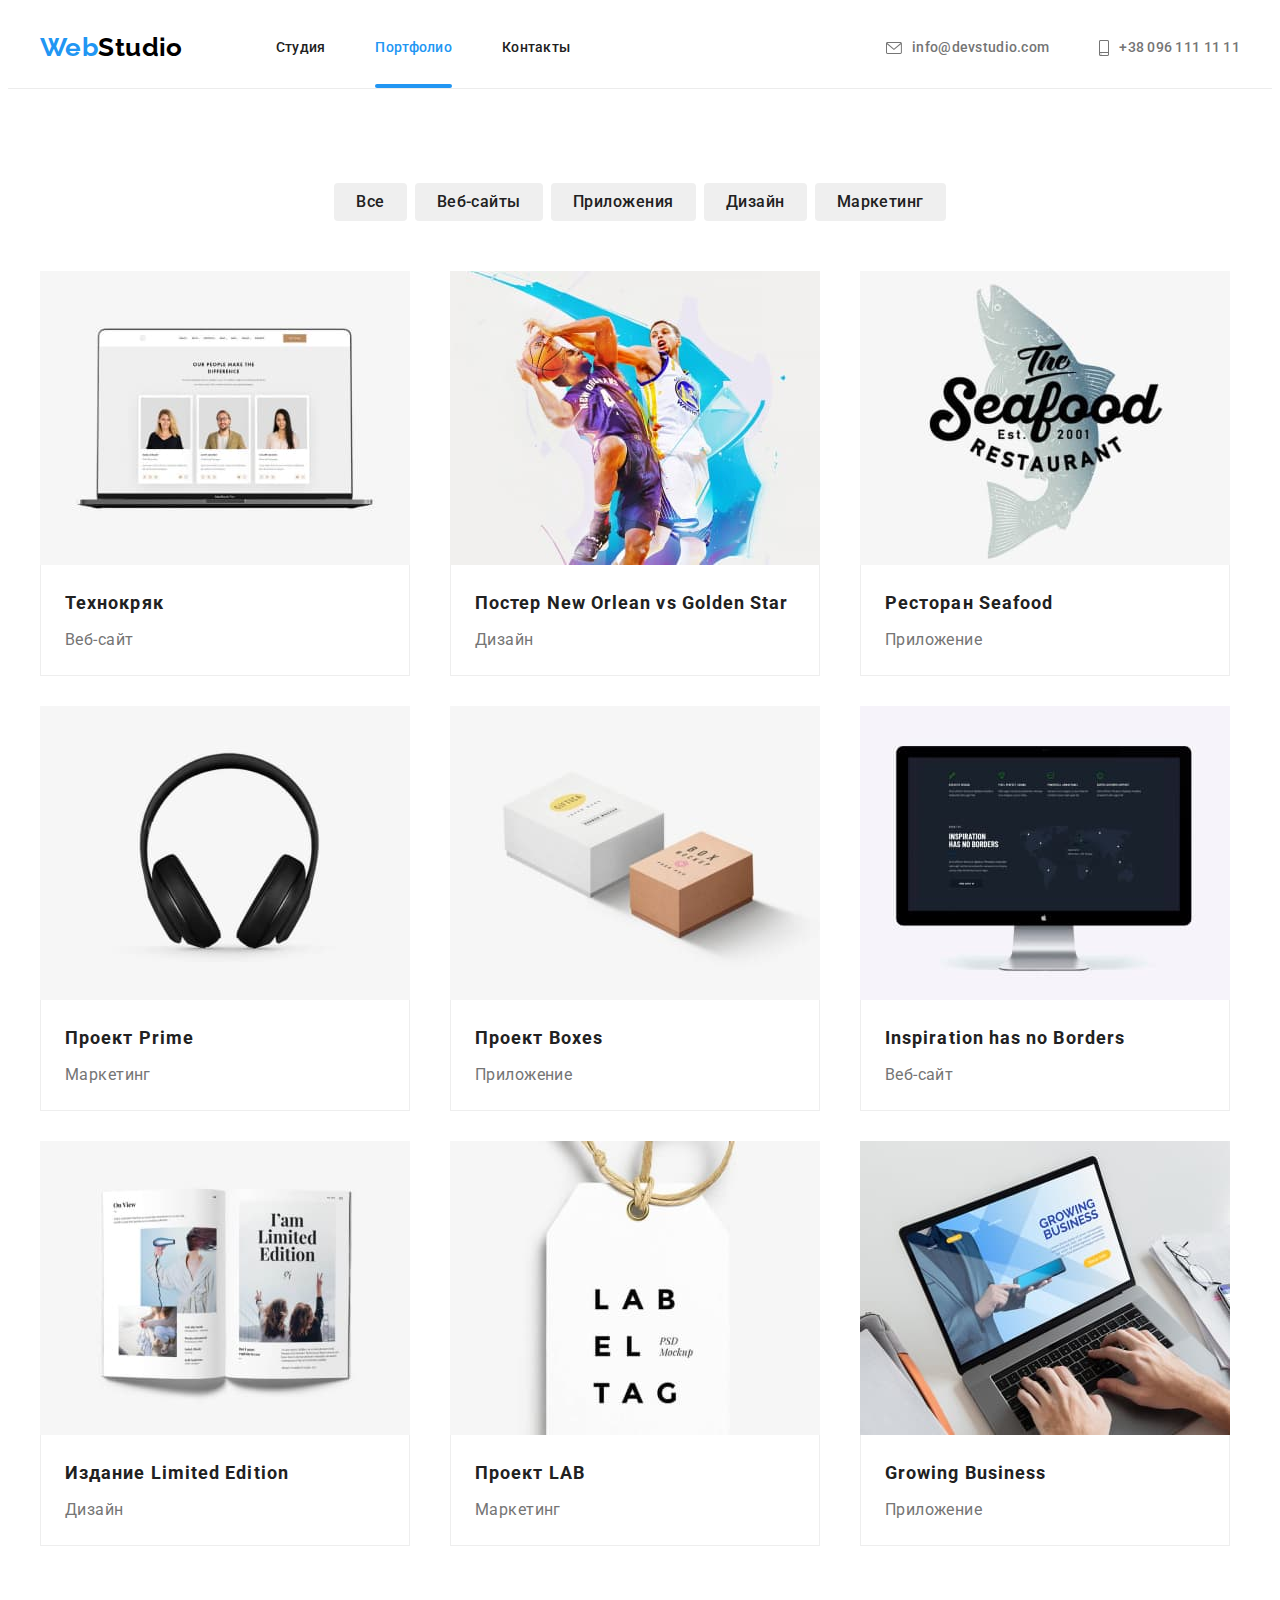
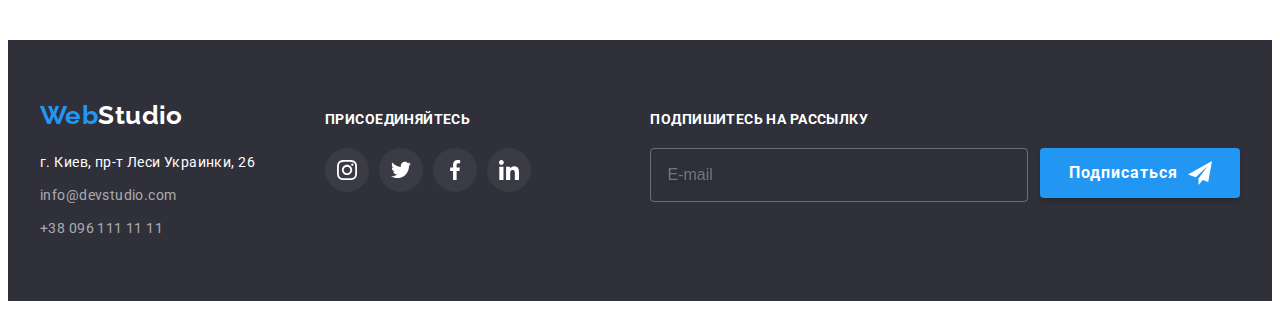
==== commit eb8bf5f1: "Footer refactoring with BEM" ====
--- a/portfolio.html
+++ b/portfolio.html
@@ -293,32 +293,34 @@
 
     <!--Подвал сайта-Footer-->
     <footer class="footer">
-      <div class="container">
-        <div class="footer-contacts">
-          <h2 class="footer-contacts-title visually-hidden">Контакты</h2>
-          <a href="./index.html" class="footer-logo link"
-            >Web<span class="footer-logo-color">Studio</span></a
+      <div class="container footer__container">
+        <div class="footer__contacts">
+          <h2 class="footer__title visually-hidden">Контакты</h2>
+          <a href="./index.html" class="logo footer__logo link"
+            >Web<span class="footer__logo--color">Studio</span></a
           >
-          <address class="footer-address">
-            <ul class="footer-list list">
-              <li class="footer-item">
+          <address class="footer__address">
+            <ul class="footer__list list">
+              <li class="footer__item">
                 <a
-                  class="footer-item-address link"
+                  class="footer__link footer__link--address link"
                   href="https://goo.gl/maps/ScY4iCvfYyfJTP7n7"
                   target="_blank"
                   rel="noreferrer noopener nofollow"
                   >г. Киев, пр-т Леси Украинки, 26</a
                 >
               </li>
-              <li class="footer-item">
+              <li class="footer__item">
                 <a
-                  class="footer-item-mail link"
+                  class="footer__link footer__link--mail link"
                   href="mailto:info@devstudio.com"
                   >info@devstudio.com</a
                 >
               </li>
-              <li class="footer-item">
-                <a class="footer-item-phone link" href="tel:+380961111111"
+              <li class="footer__item">
+                <a
+                  class="footer__link footer__link--phone link"
+                  href="tel:+380961111111"
                   >+38 096 111 11 11</a
                 >
               </li>
@@ -326,32 +328,48 @@
           </address>
         </div>
         <div class="footer-join">
-          <h2 class="footer-join-title">Присоединяйтесь</h2>
-          <ul class="footer-soc-list list">
-            <li class="footer-soc-item">
-              <a href="" class="footer-soc-link link">
-                <svg class="footer-instagram-icon" width="20" height="20">
+          <h2 class="footer-join__title">Присоединяйтесь</h2>
+          <ul class="footer-join__list list">
+            <li class="footer-join__item">
+              <a href="" class="footer-join__link link">
+                <svg
+                  class="footer-join__icon footer-join__icon--instagram"
+                  width="20"
+                  height="20"
+                >
                   <use href="./images/icons.svg#icon-instagram"></use>
                 </svg>
               </a>
             </li>
-            <li class="footer-soc-item">
-              <a href="" class="footer-soc-link link">
-                <svg class="footer-twitter-icon" width="20" height="20">
+            <li class="footer-join__item">
+              <a href="" class="footer-join__link link">
+                <svg
+                  class="footer-join__icon footer-join__icon--twitter"
+                  width="20"
+                  height="20"
+                >
                   <use href="./images/icons.svg#icon-twitter"></use>
                 </svg>
               </a>
             </li>
-            <li class="footer-soc-item">
-              <a href="" class="footer-soc-link link">
-                <svg class="footer-facebook-icon" width="20" height="20">
+            <li class="footer-join__item">
+              <a href="" class="footer-join__link link">
+                <svg
+                  class="footer-join__icon footer-join__icon--facebook"
+                  width="20"
+                  height="20"
+                >
                   <use href="./images/icons.svg#icon-facebook"></use>
                 </svg>
               </a>
             </li>
-            <li class="footer-soc-item">
-              <a href="" class="footer-soc-link link">
-                <svg class="footer-linkedin-icon" width="20" height="20">
+            <li class="footer-join__item">
+              <a href="" class="footer-join__link link">
+                <svg
+                  class="footer-join__icon footer-join__icon--linkedin"
+                  width="20"
+                  height="20"
+                >
                   <use href="./images/icons.svg#icon-linkedin"></use>
                 </svg>
               </a>
@@ -359,22 +377,22 @@
           </ul>
         </div>
 
-        <form class="footer-form-field">
-          <p class="footer-form-text">Подпишитесь на рассылку</p>
-          <div class="footer-form-wrap">
+        <form class="footer-form__field">
+          <p class="footer-form__text">Подпишитесь на рассылку</p>
+          <div class="footer-form__wrap">
             <input
               type="email"
-              class="footer-form-input"
+              class="footer-form__input"
               name="email"
               id="footer-form-email"
               placeholder="E-mail"
               required
             />
-            <div class="footer-button-wrap">
-              <button class="footer-form-button" type="submit">
+            <div class="footer-form__button-wrap">
+              <button class="button footer-form__button" type="submit">
                 Подписаться
               </button>
-              <svg class="footer-form-icon" width="24" height="24">
+              <svg class="footer-form__icon" width="24" height="24">
                 <use href="./images/icons.svg#icon-send"></use>
               </svg>
             </div>
--- a/css/styles.css
+++ b/css/styles.css
@@ -240,19 +240,19 @@
 
 /*------------Секция Наши преимущества------------*/
 
-.benefits-list {
-  display: flex;
-}
-
-.benefits-item {
+.benefits__list {
+  display: flex;
+}
+
+.benefits__item {
   width: 270px;
 }
 
-.benefits-item:not(:last-child) {
+.benefits__item:not(:last-child) {
   margin-right: var(--main-gap);
 }
 
-.benefits-thumb {
+.benefits__thumb {
   margin-bottom: var(--main-gap);
   padding: 25px 100px;
 
@@ -261,7 +261,7 @@
   border-radius: 4px;
 }
 
-.benefits-secondary-title {
+.benefits__title-secondary {
   margin-bottom: 10px;
 
   font-size: 14px;
@@ -270,7 +270,7 @@
   color: var(--main-color);
 }
 
-.benefits-text {
+.benefits__text {
   line-height: 1.71;
 }
 
@@ -280,7 +280,7 @@
   padding-top: 0;
 }
 
-.speciality-title {
+.speciality__title {
   margin-bottom: var(--title-gap);
 
   font-size: 36px;
@@ -289,22 +289,22 @@
   color: var(--main-color);
 }
 
-.speciality-list {
-  display: flex;
-}
-
-.speciality-item:not(:last-child) {
+.speciality__list {
+  display: flex;
+}
+
+.speciality__item:not(:last-child) {
   margin-right: var(--main-gap);
 }
 
-.speciality-item {
+.speciality__item {
   position: relative;
 }
-.speciality-img {
+.speciality__img {
   width: 370px;
 }
 
-.speciality-text {
+.speciality__text {
   position: absolute;
   display: flex;
   left: 0;
@@ -331,7 +331,7 @@
   text-align: center;
 }
 
-.team-main-title {
+.team__title-main {
   margin-bottom: var(--title-gap);
 
   font-size: 36px;
@@ -339,36 +339,36 @@
   color: var(--main-color);
 }
 
-.team-list {
-  display: flex;
-}
-
-.team-item {
+.team__list {
+  display: flex;
+}
+
+.team__item {
   width: 270px;
   box-shadow: 0px 1px 3px rgba(0, 0, 0, 0.12), 0px 1px 1px rgba(0, 0, 0, 0.14),
     0px 2px 1px rgba(0, 0, 0, 0.2);
   border-radius: 0px 0px 4px 4px;
 }
 
-.team-item:not(:last-child) {
+.team__item:not(:last-child) {
   margin-right: var(--main-gap);
 }
 
-.team-card {
+.team__card {
   padding-top: var(--main-gap);
   padding-bottom: var(--main-gap);
   background-color: var(--used-color);
   border-radius: 0px 0px 4px 4px;
 }
 
-.team-text {
+.team__text {
   margin-bottom: 16px;
 
   font-size: 16px;
   line-height: 1.19;
 }
 
-.team-secondary-title {
+.team__title-secondary {
   margin-bottom: 10px;
 
   font-size: 16px;
@@ -377,16 +377,16 @@
   color: var(--main-color);
 }
 
-.team-soc-list {
-  display: flex;
-  justify-content: center;
-}
-
-.team-soc-item:not(:last-child) {
+.soc__list {
+  display: flex;
+  justify-content: center;
+}
+
+.soc__item:not(:last-child) {
   margin-right: 10px;
 }
 
-.team-soc-link {
+.soc__link {
   display: flex;
   width: 44px;
   height: 44px;
@@ -399,22 +399,19 @@
   transition: color var(--transition-duration) var(--transition-timing-function), background-color var(--transition-duration) var(--transition-timing-function);
 }
 
-.team-instagram-icon,
-.team-twitter-icon,
-.team-facebook-icon,
-.team-linkedin-icon {
+.soc__icon {
   fill: currentColor;
 }
 
-.team-soc-link:hover,
-.team-soc-link:focus {
+.soc__link:hover,
+.soc__link:focus {
   background-color: var(--accent-color);
   color: var(--used-color);
 }
 
 /*------------Секция Постоянные клиенты------------*/
 
-.clients-title {
+.clients__title {
   margin-bottom: var(--title-gap);
 
   font-size: 36px;
@@ -423,16 +420,16 @@
   text-align: center;
 }
 
-.clients-list {
-  display: flex;
-  justify-content: center;
-}
-
-.clients-item:not(:last-child) {
+.clients__list {
+  display: flex;
+  justify-content: center;
+}
+
+.clients__item:not(:last-child) {
   margin-right: var(--main-gap);
 }
 
-.clients-link {
+.clients__link {
   display: block;
   width: 170px;
   height: 92px;
@@ -446,12 +443,12 @@
   transition: color var(--transition-duration) var(--transition-timing-function), border-color var(--transition-duration) var(--transition-timing-function);
 }
 
-.clients-icon {
+.clients__icon {
   fill: currentColor;
 }
 
-.clients-link:hover,
-.clients-link:focus {
+.clients__link:hover,
+.clients__link:focus {
   border-color: var(--accent-color);
   color: var(--accent-color);
 }
@@ -574,7 +571,7 @@
   background-color: var(--footer-bg-color);
 }
 
-.footer .container {
+.footer__container {
   padding-top: 60px;
   padding-bottom: 60px;
   display: flex;
@@ -590,33 +587,31 @@
   color: var(--used-color);
 }
 
-.footer-item:not(:last-child) {
+.footer__item:not(:last-child) {
   margin-bottom: 9px;
 }
 
-.footer-item-address,
-.footer-item-mail,
-.footer-item-phone {
+.footer__link {
   font-weight: 400;
   font-style: normal;
   line-height: 1.71;
 }
 
-.footer-item-address {
-  color: var(--used-color);
-}
-
-.footer-item-mail,
-.footer-item-phone {
+.footer__link--address {
+  color: var(--used-color);
+}
+
+.footer__link--mail,
+.footer__link--phone {
   color: var(--used-transparent-color);
 
   transition: color var(--transition-duration) var(--transition-timing-function);
 }
 
-.footer-item-mail:hover,
-.footer-item-phone:hover,
-.footer-item-mail:focus,
-.footer-item-phone:focus {
+.footer__link--mail:hover,
+.footer__link--phone:hover,
+.footer__link--mail:focus,
+.footer__link--phone:focus {
   color: var(--used-color);
 }
 
@@ -624,7 +619,7 @@
   margin-left: 70px;
 }
 
-.footer-join-title {
+.footer-join__title {
   margin-bottom: 20px;
 
   font-size: 14px;
@@ -633,16 +628,16 @@
   color: var(--used-color);
 }
 
-.footer-soc-list {
-  display: flex;
-  justify-content: center;
-}
-
-.footer-soc-item:not(:last-child) {
+.footer-join__list {
+  display: flex;
+  justify-content: center;
+}
+
+.footer-join__item:not(:last-child) {
   margin-right: 10px;
 }
 
-.footer-soc-link {
+.footer-join__link {
   display: flex;
   width: 44px;
   height: 44px;
@@ -655,26 +650,23 @@
   transition: color var(--transition-duration) var(--transition-timing-function), background-color var(--transition-duration) var(--transition-timing-function);
 }
 
-.footer-instagram-icon,
-.footer-twitter-icon,
-.footer-facebook-icon,
-.footer-linkedin-icon {
+.footer-join__icon {
   fill: currentColor;
 }
 
-.footer-soc-link:hover,
-.footer-soc-link:focus {
+.footer-join__link:hover,
+.footer-join__link:focus {
   color: var(--used-color);
   background-color: var(--accent-color);
 }
 
 /*------------Форма в Footer------------*/
 
-.footer-form-field {
+.footer-form__field {
   margin-left: auto;
 }
 
-.footer-form-text {
+.footer-form__text {
   margin-bottom: 20px;
 
   font-weight: 700;
@@ -684,11 +676,11 @@
   color: var(--used-color);
 }
 
-.footer-form-wrap {
-  display: flex;
-}
-
-.footer-form-input {
+.footer-form__wrap {
+  display: flex;
+}
+
+.footer-form__input {
   padding-left: 16px;
   margin-right: 12px;
   width: 358px;
@@ -707,8 +699,8 @@
   transition: border var(--transition-duration) var(--transition-timing-function);
 }
 
-.footer-form-input:hover,
-.footer-form-input:focus{
+.footer-form__input:hover,
+.footer-form__input:focus{
   border: 1px solid rgba(33, 149, 243, 0.5);
 }
 
@@ -730,12 +722,12 @@
   background-color: var(--dark-accent-color);
 }
 
-.footer-button-wrap {
+.footer-form__button-wrap {
   position: relative;
   cursor: pointer;
 }
 
-.footer-form-icon {
+.footer-form__icon {
   position: absolute;
   left: 148px;
   top: 13px;
